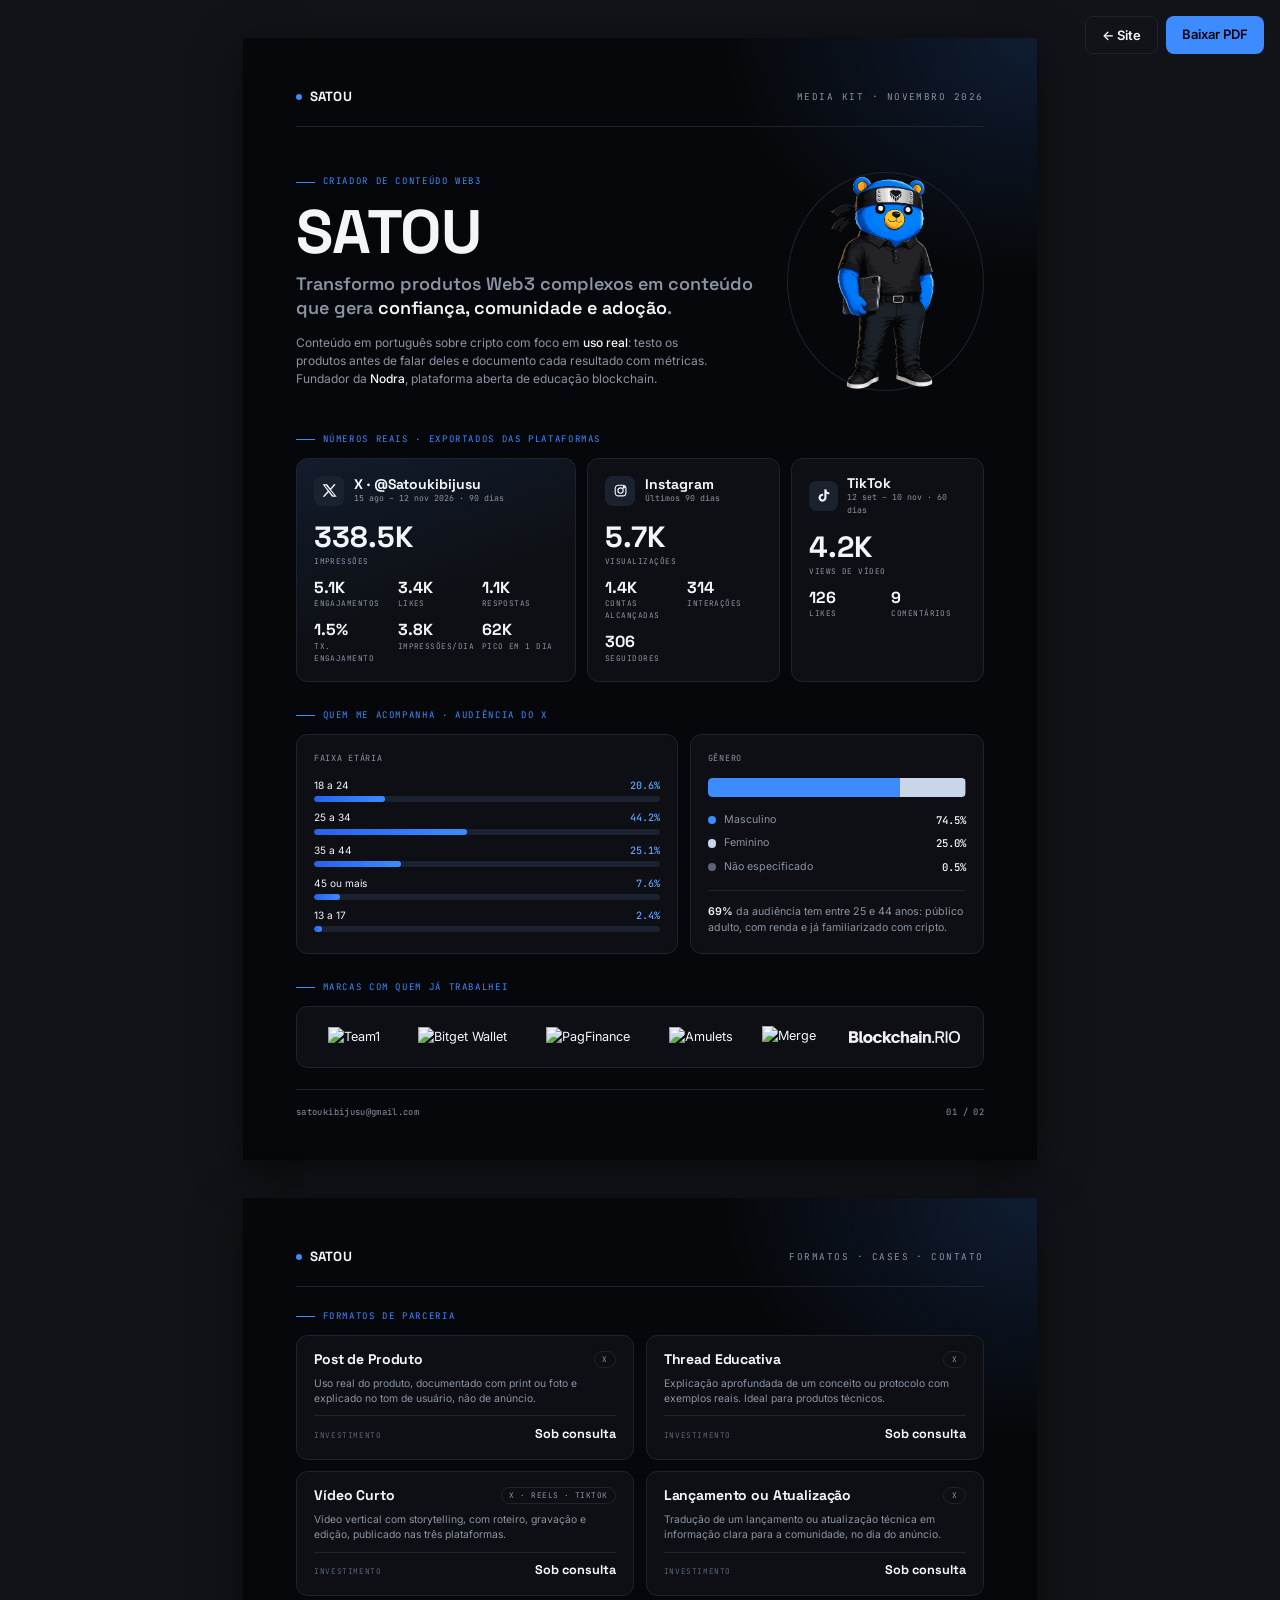
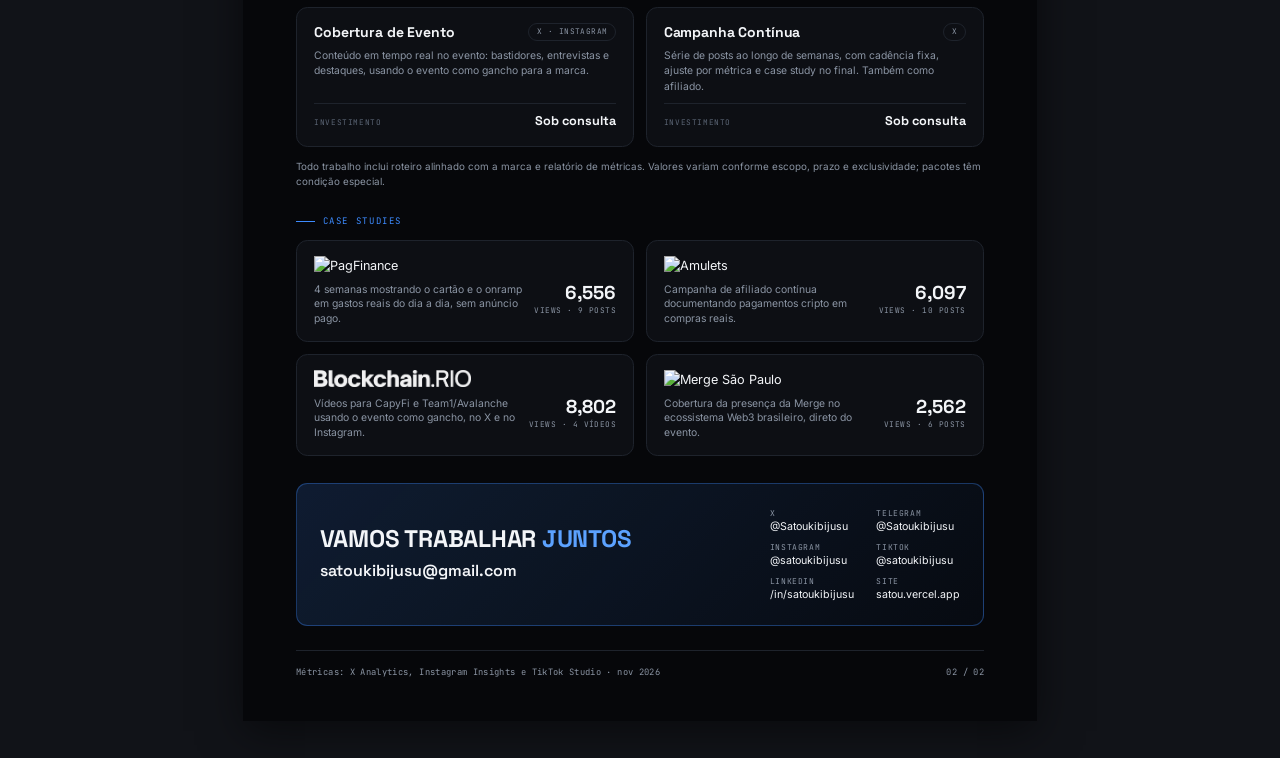
==== media-kit/index.html @ 0336e931 "feat: métricas atualizadas, formatos, formulário de contato, media kit em PDF e deploy na Vercel - A" ====
<!DOCTYPE html>
<html lang="pt-BR">
<head>
<meta charset="UTF-8">
<meta name="viewport" content="width=device-width, initial-scale=1.0">
<title>Satou | Media Kit</title>
<meta name="robots" content="noindex">
<link rel="icon" href="../favicon.svg" type="image/svg+xml">
<!--
  MEDIA KIT (fonte dos PDFs)
  Esta página é o "molde" dos arquivos media-kit/satou-media-kit-pt.pdf
  e -en.pdf. Depois de editar números/textos aqui, gere os PDFs de novo:
      node scripts/build-assets.js
  Cada .page é uma folha A4 exata (210 × 297 mm). Se algum texto crescer
  demais, o script avisa que a página estourou.
  ?lang=en mostra a versão em inglês.
-->
<link rel="preconnect" href="https://fonts.googleapis.com">
<link rel="preconnect" href="https://fonts.gstatic.com" crossorigin>
<link rel="stylesheet" href="https://fonts.googleapis.com/css2?family=Space+Grotesk:wght@500;600;700;800&family=Inter:wght@400;500;600&family=JetBrains+Mono:wght@400;500&display=block">
<style>
  :root {
    --black: #06070A;
    --surface: #0D0F14;
    --surface-2: #1A2230;
    --border: #1E232C;
    --blue: #3D8BFF;
    --blue-bright: #5CA2FF;
    --blue-dim: #2563EB;
    --accent-2: #C9D6EA;
    --white: #F3F5F8;
    --muted: #8A94A3;
    --muted-2: #5B6575;
    --display: 'Space Grotesk', sans-serif;
    --body: 'Inter', sans-serif;
    --mono: 'JetBrains Mono', monospace;
  }

  @page { size: A4; margin: 0; }

  * { margin: 0; padding: 0; box-sizing: border-box; }
  html, body { background: #111318; }
  body {
    font-family: var(--body);
    color: var(--white);
    font-size: 9.5pt;
    line-height: 1.5;
    -webkit-print-color-adjust: exact;
    print-color-adjust: exact;
  }
  img { display: block; max-width: 100%; }
  a { color: inherit; text-decoration: none; }

  [data-lang] { display: none !important; }
  body.lang-pt [data-lang="pt"], body.lang-en [data-lang="en"] { display: revert !important; }
  body.lang-pt span[data-lang="pt"], body.lang-en span[data-lang="en"] { display: inline !important; }

  /* ---------- sheet ---------- */
  .page {
    width: 210mm;
    height: 297mm;
    margin: 10mm auto;
    padding: 13mm 14mm 11mm;
    position: relative;
    overflow: hidden;
    background:
      radial-gradient(120mm 90mm at 100% 0%, rgba(61,139,255,0.16), transparent 70%),
      var(--black);
    display: flex;
    flex-direction: column;
    box-shadow: 0 10px 40px rgba(0,0,0,0.5);
  }
  @media print {
    html, body { background: var(--black); }
    .page { margin: 0; box-shadow: none; break-after: page; }
    .page:last-child { break-after: auto; }
    .screen-only { display: none !important; }
  }

  .topbar {
    display: flex;
    justify-content: space-between;
    align-items: center;
    font-family: var(--mono);
    font-size: 7pt;
    letter-spacing: 0.16em;
    text-transform: uppercase;
    color: var(--muted);
    padding-bottom: 5mm;
    border-bottom: 1px solid var(--border);
  }
  .brand { display: flex; align-items: center; gap: 2mm; color: var(--white); font-family: var(--display); font-weight: 700; font-size: 10pt; letter-spacing: 0.02em; }
  .brand::before { content: ''; width: 1.6mm; height: 1.6mm; border-radius: 50%; background: var(--blue); }

  .eyebrow {
    font-family: var(--mono);
    font-size: 6.8pt;
    letter-spacing: 0.18em;
    text-transform: uppercase;
    color: var(--blue);
    display: flex;
    align-items: center;
    gap: 2mm;
    margin-bottom: 3mm;
  }
  .eyebrow::before { content: ''; width: 5mm; height: 1px; background: var(--blue); }

  h1, h2, h3 { font-family: var(--display); line-height: 1.05; letter-spacing: -0.01em; }
  h2 { font-size: 15pt; margin-bottom: 4mm; }

  section { margin-top: 7mm; }

  /* ---------- page 1: intro ---------- */
  .intro { display: grid; grid-template-columns: 1fr 52mm; gap: 6mm; align-items: center; margin-top: 8mm; }
  .intro h1 { font-size: 46pt; font-weight: 800; text-transform: uppercase; margin-bottom: 2mm; }
  .mission { font-family: var(--display); font-size: 13.5pt; font-weight: 600; color: var(--muted); line-height: 1.3; margin-bottom: 4mm; }
  .mission strong { color: var(--white); font-weight: 600; }
  .bio { color: var(--muted); font-size: 9pt; max-width: 112mm; }
  .bio strong { color: var(--white); font-weight: 500; }
  .intro-visual { position: relative; height: 66mm; }
  .intro-visual::before { content: ''; position: absolute; inset: 4mm 0; border: 1px solid var(--border); border-radius: 50%; }
  .intro-visual img { position: relative; height: 100%; margin: 0 auto; object-fit: contain; }

  /* ---------- platforms ---------- */
  .platforms { display: grid; grid-template-columns: 1.45fr 1fr 1fr; gap: 3mm; }
  .card { background: var(--surface); border: 1px solid var(--border); border-radius: 3mm; padding: 4.5mm; }
  .card--main { background: linear-gradient(160deg, rgba(61,139,255,0.10), transparent 60%), var(--surface); }
  .p-head { display: flex; align-items: center; gap: 2.5mm; margin-bottom: 4mm; }
  .p-icon { width: 8mm; height: 8mm; border-radius: 2mm; background: var(--surface-2); display: flex; align-items: center; justify-content: center; }
  .p-icon svg { width: 4mm; height: 4mm; }
  .p-name { font-family: var(--display); font-weight: 700; font-size: 10.5pt; line-height: 1.1; }
  .p-meta { font-family: var(--mono); font-size: 6.2pt; color: var(--muted); }
  .stats { display: grid; grid-template-columns: 1fr 1fr; gap: 3mm 2mm; }
  .card--main .stats { grid-template-columns: repeat(3, 1fr); }
  .stat--big { grid-column: 1 / -1; }
  .stat-v { font-family: var(--display); font-weight: 700; font-size: 12pt; line-height: 1.1; }
  .stat--big .stat-v { font-size: 22pt; }
  .stat-l { font-family: var(--mono); font-size: 5.8pt; letter-spacing: 0.06em; text-transform: uppercase; color: var(--muted); margin-top: 0.6mm; }

  /* ---------- audience ---------- */
  .audience { display: grid; grid-template-columns: 1.3fr 1fr; gap: 3mm; }
  .card-title { font-family: var(--mono); font-size: 6.4pt; letter-spacing: 0.08em; text-transform: uppercase; color: var(--muted); margin-bottom: 3.5mm; }
  .bars { display: flex; flex-direction: column; gap: 2.2mm; }
  .bar-label { display: flex; justify-content: space-between; font-size: 7.6pt; margin-bottom: 0.8mm; }
  .bar-label b { font-family: var(--mono); font-weight: 500; color: var(--blue-bright); }
  .track { height: 1.6mm; border-radius: 1mm; background: var(--surface-2); overflow: hidden; }
  .fill { height: 100%; background: linear-gradient(90deg, var(--blue-dim), var(--blue)); border-radius: 1mm; }

  .split { display: flex; height: 5mm; border-radius: 1.2mm; overflow: hidden; margin: 1mm 0 4mm; }
  .split span { display: block !important; height: 100%; }
  .legend { display: flex; flex-direction: column; gap: 2mm; }
  .legend-row { display: flex; align-items: center; gap: 2mm; font-size: 8pt; color: var(--muted); }
  .legend-row i { width: 2.2mm; height: 2.2mm; border-radius: 50%; }
  .legend-row b { margin-left: auto; font-family: var(--mono); font-weight: 500; color: var(--white); }
  .highlight { margin-top: 4mm; padding-top: 3.5mm; border-top: 1px solid var(--border); font-size: 8pt; color: var(--muted); }
  .highlight strong { color: var(--white); font-weight: 600; }

  /* ---------- brands ---------- */
  .logos { display: grid; grid-template-columns: 0.8fr 1.3fr 1.2fr 1fr 0.8fr 1.3fr; align-items: center; justify-items: center; gap: 5mm; padding: 5mm 6mm; background: var(--surface); border: 1px solid var(--border); border-radius: 3mm; }
  .logos img { width: auto; height: auto; max-width: 100%; max-height: 6mm; object-fit: contain; }

  .foot {
    margin-top: auto;
    display: flex;
    justify-content: space-between;
    align-items: center;
    padding-top: 4mm;
    border-top: 1px solid var(--border);
    font-family: var(--mono);
    font-size: 6.6pt;
    color: var(--muted);
    letter-spacing: 0.04em;
  }

  /* ---------- page 2: formats ---------- */
  .formats { display: grid; grid-template-columns: 1fr 1fr; gap: 3mm; }
  .fmt { display: flex; flex-direction: column; padding: 4mm 4.5mm; }
  .case { padding: 4mm 4.5mm; }
  .fmt-top { display: flex; justify-content: space-between; align-items: center; margin-bottom: 2mm; }
  .fmt h3 { font-size: 10.5pt; }
  .tag { font-family: var(--mono); font-size: 5.8pt; letter-spacing: 0.06em; text-transform: uppercase; color: var(--muted); border: 1px solid var(--border); border-radius: 5mm; padding: 0.5mm 2mm; white-space: nowrap; }
  .fmt p { font-size: 7.8pt; color: var(--muted); line-height: 1.45; margin-bottom: 2.5mm; }
  .fmt-price { margin-top: auto; display: flex; justify-content: space-between; align-items: baseline; padding-top: 2.2mm; border-top: 1px solid var(--border); }
  .fmt-price > span { font-family: var(--mono); font-size: 5.8pt; letter-spacing: 0.08em; text-transform: uppercase; color: var(--muted-2); }
  .fmt-price b { font-family: var(--display); font-size: 9.5pt; font-weight: 700; }
  .note { margin-top: 3mm; font-size: 7.4pt; color: var(--muted); }

  /* ---------- cases ---------- */
  .cases { display: grid; grid-template-columns: 1fr 1fr; gap: 3mm; }
  .case { display: grid; grid-template-columns: 1fr auto; gap: 1mm 3mm; align-items: start; }
  .case img { height: 4.6mm; width: auto; grid-column: 1 / -1; margin-bottom: 1.5mm; }
  .case p { font-size: 7.8pt; color: var(--muted); line-height: 1.4; }
  .case-num { text-align: right; }
  .case-num .stat-v { font-size: 14pt; }

  /* ---------- contact ---------- */
  .contact { margin-bottom: 4mm; display: grid; grid-template-columns: 1fr auto; gap: 6mm; align-items: center; background: linear-gradient(135deg, rgba(61,139,255,0.16), rgba(61,139,255,0.03)); border: 1px solid rgba(61,139,255,0.35); border-radius: 3mm; padding: 6mm; }
  .contact h2 { font-size: 18pt; text-transform: uppercase; font-weight: 800; margin-bottom: 2mm; }
  .contact h2 em { font-style: normal; color: var(--blue-bright); }
  .contact-email { font-family: var(--display); font-size: 12pt; font-weight: 600; }
  .contact-list { display: grid; grid-template-columns: auto auto; gap: 1.6mm 6mm; font-size: 8pt; }
  .contact-list span { font-family: var(--mono); font-size: 6pt; letter-spacing: 0.08em; text-transform: uppercase; color: var(--muted); display: block !important; }

  /* ---------- screen helper ---------- */
  .screen-only { position: fixed; top: 16px; right: 16px; display: flex; gap: 8px; z-index: 10; }
  .screen-only a { font: 600 13px var(--body); background: var(--blue); color: var(--black); padding: 10px 16px; border-radius: 8px; }
  .screen-only a.ghost { background: transparent; color: var(--white); border: 1px solid var(--border); }
  @media screen and (max-width: 800px) { .page { zoom: 0.45; } .screen-only { top: auto; bottom: 16px; } }
</style>
<script>
  (function () {
    var l = 'pt';
    try { l = new URLSearchParams(location.search).get('lang') === 'en' ? 'en' : 'pt'; } catch (e) {}
    document.documentElement.lang = l === 'en' ? 'en' : 'pt-BR';
    document.addEventListener('DOMContentLoaded', function () { document.body.className = 'lang-' + l; });
  })();
</script>
</head>
<body class="lang-pt">

  <div class="screen-only">
    <a class="ghost" href="../">← Site</a>
    <a href="satou-media-kit-pt.pdf" download data-lang="pt">Baixar PDF</a>
    <a href="satou-media-kit-en.pdf" download data-lang="en">Download PDF</a>
  </div>

  <!-- ======================= PAGE 1 ======================= -->
  <div class="page">
    <div class="topbar">
      <div class="brand">SATOU</div>
      <div><span data-lang="pt">Media kit · Novembro 2026</span><span data-lang="en">Media kit · November 2026</span></div>
    </div>

    <div class="intro">
      <div>
        <div class="eyebrow"><span data-lang="pt">Criador de conteúdo Web3</span><span data-lang="en">Web3 content creator</span></div>
        <h1>Satou</h1>
        <p class="mission">
          <span data-lang="pt">Transformo produtos Web3 complexos em conteúdo que gera <strong>confiança, comunidade e adoção</strong>.</span>
          <span data-lang="en">I turn complex Web3 products into content that builds <strong>trust, community and adoption</strong>.</span>
        </p>
        <p class="bio">
          <span data-lang="pt">Conteúdo em português sobre cripto com foco em <strong>uso real</strong>: testo os produtos antes de falar deles e documento cada resultado com métricas. Fundador da <strong>Nodra</strong>, plataforma aberta de educação blockchain.</span>
          <span data-lang="en">Portuguese-language crypto content focused on <strong>real usage</strong>: I test products before talking about them and document every result with metrics. Founder of <strong>Nodra</strong>, an open blockchain education platform.</span>
        </p>
      </div>
      <div class="intro-visual"><img src="../assets/characters/character-hero.png" alt=""></div>
    </div>

    <section>
      <div class="eyebrow"><span data-lang="pt">Números reais · exportados das plataformas</span><span data-lang="en">Real numbers · exported from each platform</span></div>
      <div class="platforms">
        <div class="card card--main">
          <div class="p-head">
            <div class="p-icon"><svg viewBox="0 0 24 24" fill="currentColor"><path d="M18.9 2H22l-7.6 8.7L23.3 22h-7.2l-5.6-7.3L4 22H1l8.1-9.3L.9 2h7.3l5.1 6.7L18.9 2Zm-1.3 18h2L6.5 4H4.4l13.2 16Z"/></svg></div>
            <div><div class="p-name">X · @Satoukibijusu</div><div class="p-meta"><span data-lang="pt">15 ago – 12 nov 2026 · 90 dias</span><span data-lang="en">Aug 15 – Nov 12, 2026 · 90 days</span></div></div>
          </div>
          <div class="stats">
            <div class="stat stat--big"><div class="stat-v">338.5K</div><div class="stat-l"><span data-lang="pt">Impressões</span><span data-lang="en">Impressions</span></div></div>
            <div class="stat"><div class="stat-v">5.1K</div><div class="stat-l"><span data-lang="pt">Engajamentos</span><span data-lang="en">Engagements</span></div></div>
            <div class="stat"><div class="stat-v">3.4K</div><div class="stat-l">Likes</div></div>
            <div class="stat"><div class="stat-v">1.1K</div><div class="stat-l"><span data-lang="pt">Respostas</span><span data-lang="en">Replies</span></div></div>
            <div class="stat"><div class="stat-v">1.5%</div><div class="stat-l"><span data-lang="pt">Tx. engajamento</span><span data-lang="en">Eng. rate</span></div></div>
            <div class="stat"><div class="stat-v">3.8K</div><div class="stat-l"><span data-lang="pt">Impressões/dia</span><span data-lang="en">Impressions/day</span></div></div>
            <div class="stat"><div class="stat-v">62K</div><div class="stat-l"><span data-lang="pt">Pico em 1 dia</span><span data-lang="en">1-day peak</span></div></div>
          </div>
        </div>
        <div class="card">
          <div class="p-head">
            <div class="p-icon"><svg viewBox="0 0 24 24" fill="none" stroke="currentColor" stroke-width="1.8"><rect x="3.5" y="3.5" width="17" height="17" rx="5"/><circle cx="12" cy="12" r="4.2"/><circle cx="17.2" cy="6.8" r="1"/></svg></div>
            <div><div class="p-name">Instagram</div><div class="p-meta"><span data-lang="pt">Últimos 90 dias</span><span data-lang="en">Last 90 days</span></div></div>
          </div>
          <div class="stats">
            <div class="stat stat--big"><div class="stat-v">5.7K</div><div class="stat-l"><span data-lang="pt">Visualizações</span><span data-lang="en">Views</span></div></div>
            <div class="stat"><div class="stat-v">1.4K</div><div class="stat-l"><span data-lang="pt">Contas alcançadas</span><span data-lang="en">Accounts reached</span></div></div>
            <div class="stat"><div class="stat-v">314</div><div class="stat-l"><span data-lang="pt">Interações</span><span data-lang="en">Interactions</span></div></div>
            <div class="stat"><div class="stat-v">306</div><div class="stat-l"><span data-lang="pt">Seguidores</span><span data-lang="en">Followers</span></div></div>
          </div>
        </div>
        <div class="card">
          <div class="p-head">
            <div class="p-icon"><svg viewBox="0 0 24 24" fill="currentColor"><path d="M16.6 2h-3.3v13.4a2.9 2.9 0 1 1-2.9-2.9c.3 0 .6 0 .9.1V9.2a6.3 6.3 0 1 0 5.3 6.2V8.6a7.9 7.9 0 0 0 4.6 1.5V6.8a4.6 4.6 0 0 1-4.6-4.6Z"/></svg></div>
            <div><div class="p-name">TikTok</div><div class="p-meta"><span data-lang="pt">12 set – 10 nov · 60 dias</span><span data-lang="en">Sep 12 – Nov 10 · 60 days</span></div></div>
          </div>
          <div class="stats">
            <div class="stat stat--big"><div class="stat-v">4.2K</div><div class="stat-l"><span data-lang="pt">Views de vídeo</span><span data-lang="en">Video views</span></div></div>
            <div class="stat"><div class="stat-v">126</div><div class="stat-l">Likes</div></div>
            <div class="stat"><div class="stat-v">9</div><div class="stat-l"><span data-lang="pt">Comentários</span><span data-lang="en">Comments</span></div></div>
          </div>
        </div>
      </div>
    </section>

    <section>
      <div class="eyebrow"><span data-lang="pt">Quem me acompanha · audiência do X</span><span data-lang="en">Who follows me · X audience</span></div>
      <div class="audience">
        <div class="card">
          <div class="card-title"><span data-lang="pt">Faixa etária</span><span data-lang="en">Age range</span></div>
          <div class="bars">
            <div><div class="bar-label"><span><span data-lang="pt">18 a 24</span><span data-lang="en">18 to 24</span></span><b>20.6%</b></div><div class="track"><div class="fill" style="width:20.6%"></div></div></div>
            <div><div class="bar-label"><span><span data-lang="pt">25 a 34</span><span data-lang="en">25 to 34</span></span><b>44.2%</b></div><div class="track"><div class="fill" style="width:44.2%"></div></div></div>
            <div><div class="bar-label"><span><span data-lang="pt">35 a 44</span><span data-lang="en">35 to 44</span></span><b>25.1%</b></div><div class="track"><div class="fill" style="width:25.1%"></div></div></div>
            <div><div class="bar-label"><span><span data-lang="pt">45 ou mais</span><span data-lang="en">45 or older</span></span><b>7.6%</b></div><div class="track"><div class="fill" style="width:7.6%"></div></div></div>
            <div><div class="bar-label"><span><span data-lang="pt">13 a 17</span><span data-lang="en">13 to 17</span></span><b>2.4%</b></div><div class="track"><div class="fill" style="width:2.4%"></div></div></div>
          </div>
        </div>
        <div class="card">
          <div class="card-title"><span data-lang="pt">Gênero</span><span data-lang="en">Gender</span></div>
          <div class="split"><span style="width:74.5%;background:var(--blue)"></span><span style="width:25%;background:var(--accent-2)"></span><span style="width:0.5%;background:var(--muted-2)"></span></div>
          <div class="legend">
            <div class="legend-row"><i style="background:var(--blue)"></i><span data-lang="pt">Masculino</span><span data-lang="en">Male</span><b>74.5%</b></div>
            <div class="legend-row"><i style="background:var(--accent-2)"></i><span data-lang="pt">Feminino</span><span data-lang="en">Female</span><b>25.0%</b></div>
            <div class="legend-row"><i style="background:var(--muted-2)"></i><span data-lang="pt">Não especificado</span><span data-lang="en">Unspecified</span><b>0.5%</b></div>
          </div>
          <p class="highlight">
            <span data-lang="pt"><strong>69%</strong> da audiência tem entre 25 e 44 anos: público adulto, com renda e já familiarizado com cripto.</span>
            <span data-lang="en"><strong>69%</strong> of the audience is 25–44: adults with income, already familiar with crypto.</span>
          </p>
        </div>
      </div>
    </section>

    <section>
      <div class="eyebrow"><span data-lang="pt">Marcas com quem já trabalhei</span><span data-lang="en">Brands I've worked with</span></div>
      <div class="logos">
        <img src="../assets/logos/Team1_MAIN_WHITE.svg" alt="Team1">
        <img src="../assets/logos/BitgetWallet.svg" alt="Bitget Wallet">
        <img src="../assets/logos/pagfinance.svg" alt="PagFinance">
        <img src="../assets/logos/amulets.png" alt="Amulets">
        <img src="../assets/logos/mmerge.png" alt="Merge São Paulo">
        <img src="../assets/logos/blockchainrio.png" alt="BlockchainRio">
      </div>
    </section>

    <div class="foot">
      <span>satoukibijusu@gmail.com</span>
      <span>01 / 02</span>
    </div>
  </div>

  <!-- ======================= PAGE 2 ======================= -->
  <div class="page">
    <div class="topbar">
      <div class="brand">SATOU</div>
      <div><span data-lang="pt">Formatos · Cases · Contato</span><span data-lang="en">Formats · Cases · Contact</span></div>
    </div>

    <section style="margin-top:6mm">
      <div class="eyebrow"><span data-lang="pt">Formatos de parceria</span><span data-lang="en">Partnership formats</span></div>
      <div class="formats">
        <div class="card fmt">
          <div class="fmt-top"><h3><span data-lang="pt">Post de Produto</span><span data-lang="en">Product Post</span></h3><span class="tag">X</span></div>
          <p><span data-lang="pt">Uso real do produto, documentado com print ou foto e explicado no tom de usuário, não de anúncio.</span><span data-lang="en">Real product usage, documented with a screenshot or photo and explained as a user, not as an ad.</span></p>
          <div class="fmt-price"><span data-lang="pt">Investimento</span><span data-lang="en">Investment</span><b><span data-lang="pt">Sob consulta</span><span data-lang="en">On request</span></b></div>
        </div>
        <div class="card fmt">
          <div class="fmt-top"><h3><span data-lang="pt">Thread Educativa</span><span data-lang="en">Educational Thread</span></h3><span class="tag">X</span></div>
          <p><span data-lang="pt">Explicação aprofundada de um conceito ou protocolo com exemplos reais. Ideal para produtos técnicos.</span><span data-lang="en">An in-depth breakdown of a concept or protocol with real examples. Ideal for technical products.</span></p>
          <div class="fmt-price"><span data-lang="pt">Investimento</span><span data-lang="en">Investment</span><b><span data-lang="pt">Sob consulta</span><span data-lang="en">On request</span></b></div>
        </div>
        <div class="card fmt">
          <div class="fmt-top"><h3><span data-lang="pt">Vídeo Curto</span><span data-lang="en">Short Video</span></h3><span class="tag">X · Reels · TikTok</span></div>
          <p><span data-lang="pt">Vídeo vertical com storytelling, com roteiro, gravação e edição, publicado nas três plataformas.</span><span data-lang="en">Vertical storytelling video (script, filming and editing), published on all three platforms.</span></p>
          <div class="fmt-price"><span data-lang="pt">Investimento</span><span data-lang="en">Investment</span><b><span data-lang="pt">Sob consulta</span><span data-lang="en">On request</span></b></div>
        </div>
        <div class="card fmt">
          <div class="fmt-top"><h3><span data-lang="pt">Lançamento ou Atualização</span><span data-lang="en">Launch or Update</span></h3><span class="tag">X</span></div>
          <p><span data-lang="pt">Tradução de um lançamento ou atualização técnica em informação clara para a comunidade, no dia do anúncio.</span><span data-lang="en">Turning a launch or technical update into clear information for the community, on announcement day.</span></p>
          <div class="fmt-price"><span data-lang="pt">Investimento</span><span data-lang="en">Investment</span><b><span data-lang="pt">Sob consulta</span><span data-lang="en">On request</span></b></div>
        </div>
        <div class="card fmt">
          <div class="fmt-top"><h3><span data-lang="pt">Cobertura de Evento</span><span data-lang="en">Event Coverage</span></h3><span class="tag">X · Instagram</span></div>
          <p><span data-lang="pt">Conteúdo em tempo real no evento: bastidores, entrevistas e destaques, usando o evento como gancho para a marca.</span><span data-lang="en">Real-time content on site: behind the scenes, interviews and highlights, using the event as a hook for the brand.</span></p>
          <div class="fmt-price"><span data-lang="pt">Investimento</span><span data-lang="en">Investment</span><b><span data-lang="pt">Sob consulta</span><span data-lang="en">On request</span></b></div>
        </div>
        <div class="card fmt">
          <div class="fmt-top"><h3><span data-lang="pt">Campanha Contínua</span><span data-lang="en">Ongoing Campaign</span></h3><span class="tag">X</span></div>
          <p><span data-lang="pt">Série de posts ao longo de semanas, com cadência fixa, ajuste por métrica e case study no final. Também como afiliado.</span><span data-lang="en">A multi-week post series with fixed cadence, metric-driven tweaks and a final case study. Affiliate model available.</span></p>
          <div class="fmt-price"><span data-lang="pt">Investimento</span><span data-lang="en">Investment</span><b><span data-lang="pt">Sob consulta</span><span data-lang="en">On request</span></b></div>
        </div>
      </div>
      <p class="note">
        <span data-lang="pt">Todo trabalho inclui roteiro alinhado com a marca e relatório de métricas. Valores variam conforme escopo, prazo e exclusividade; pacotes têm condição especial.</span>
        <span data-lang="en">Every deal includes a brand-aligned script and a metrics report. Pricing depends on scope, timeline and exclusivity; bundles get special terms.</span>
      </p>
    </section>

    <section>
      <div class="eyebrow"><span data-lang="pt">Case studies</span><span data-lang="en">Case studies</span></div>
      <div class="cases">
        <div class="card case">
          <img src="../assets/logos/pagfinance.svg" alt="PagFinance">
          <p><span data-lang="pt">4 semanas mostrando o cartão e o onramp em gastos reais do dia a dia, sem anúncio pago.</span><span data-lang="en">4 weeks showing the card and onramp in real everyday spending, no paid ads.</span></p>
          <div class="case-num"><div class="stat-v">6,556</div><div class="stat-l"><span data-lang="pt">views · 9 posts</span><span data-lang="en">views · 9 posts</span></div></div>
        </div>
        <div class="card case">
          <img src="../assets/logos/amulets.png" alt="Amulets">
          <p><span data-lang="pt">Campanha de afiliado contínua documentando pagamentos cripto em compras reais.</span><span data-lang="en">Ongoing affiliate campaign documenting crypto payments in real purchases.</span></p>
          <div class="case-num"><div class="stat-v">6,097</div><div class="stat-l"><span data-lang="pt">views · 10 posts</span><span data-lang="en">views · 10 posts</span></div></div>
        </div>
        <div class="card case">
          <img src="../assets/logos/blockchainrio.png" alt="BlockchainRio">
          <p><span data-lang="pt">Vídeos para CapyFi e Team1/Avalanche usando o evento como gancho, no X e no Instagram.</span><span data-lang="en">Videos for CapyFi and Team1/Avalanche using the event as a hook, on X and Instagram.</span></p>
          <div class="case-num"><div class="stat-v">8,802</div><div class="stat-l"><span data-lang="pt">views · 4 vídeos</span><span data-lang="en">views · 4 videos</span></div></div>
        </div>
        <div class="card case">
          <img src="../assets/logos/mmerge.png" alt="Merge São Paulo">
          <p><span data-lang="pt">Cobertura da presença da Merge no ecossistema Web3 brasileiro, direto do evento.</span><span data-lang="en">Coverage of Merge's presence in the Brazilian Web3 ecosystem, straight from the event.</span></p>
          <div class="case-num"><div class="stat-v">2,562</div><div class="stat-l"><span data-lang="pt">views · 6 posts</span><span data-lang="en">views · 6 posts</span></div></div>
        </div>
      </div>
    </section>

    <section>
      <div class="contact">
        <div>
          <h2><span data-lang="pt">Vamos trabalhar <em>juntos</em></span><span data-lang="en">Let's work <em>together</em></span></h2>
          <a class="contact-email" href="mailto:satoukibijusu@gmail.com">satoukibijusu@gmail.com</a>
        </div>
        <div class="contact-list">
          <a href="https://x.com/Satoukibijusu"><span>X</span>@Satoukibijusu</a>
          <a href="https://t.me/Satoukibijusu"><span>Telegram</span>@Satoukibijusu</a>
          <a href="https://www.instagram.com/satoukibijusu/"><span>Instagram</span>@satoukibijusu</a>
          <a href="https://www.tiktok.com/@satoukibijusu"><span>TikTok</span>@satoukibijusu</a>
          <a href="https://www.linkedin.com/in/satoukibijusu"><span>LinkedIn</span>/in/satoukibijusu</a>
          <a href="https://satou.vercel.app" data-site-url><span>Site</span>satou.vercel.app</a>
        </div>
      </div>
    </section>

    <div class="foot">
      <span data-lang="pt">Métricas: X Analytics, Instagram Insights e TikTok Studio · nov 2026</span>
      <span data-lang="en">Metrics: X Analytics, Instagram Insights and TikTok Studio · Nov 2026</span>
      <span>02 / 02</span>
    </div>
  </div>

</body>
</html>
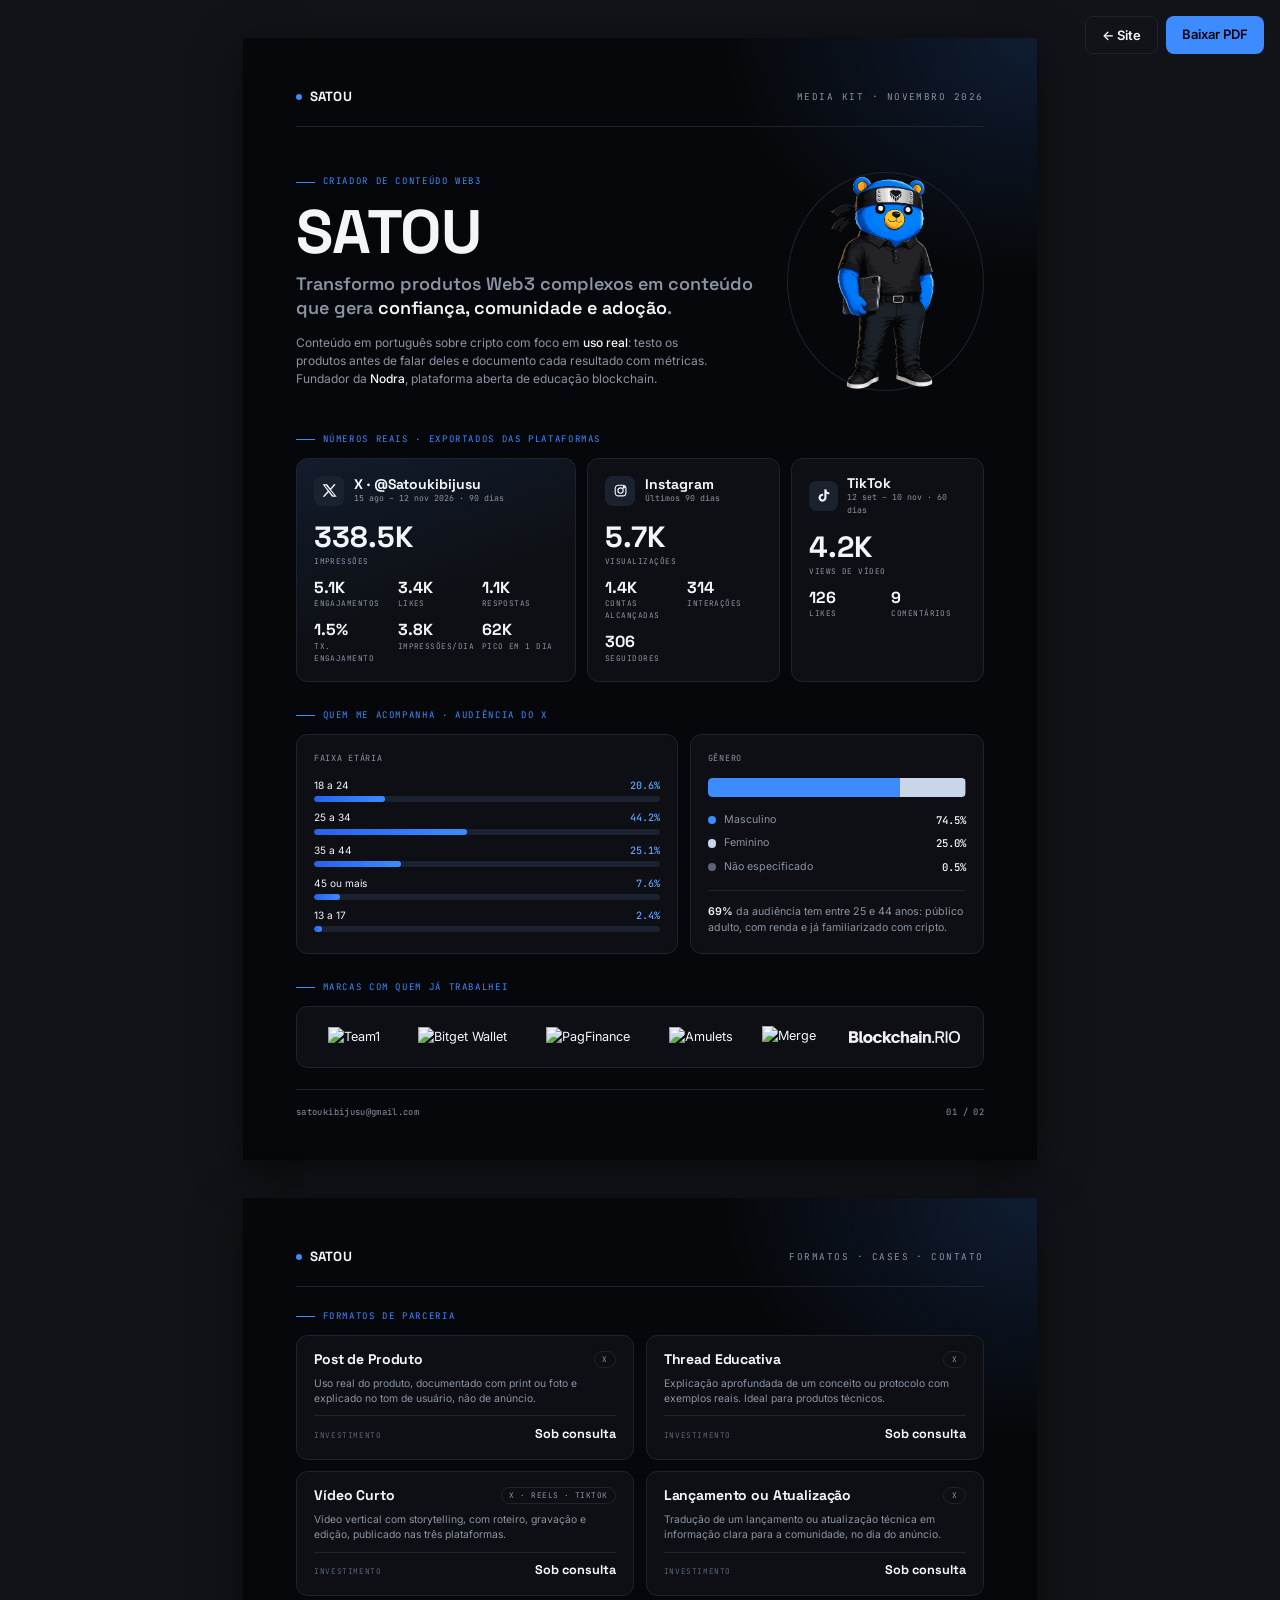
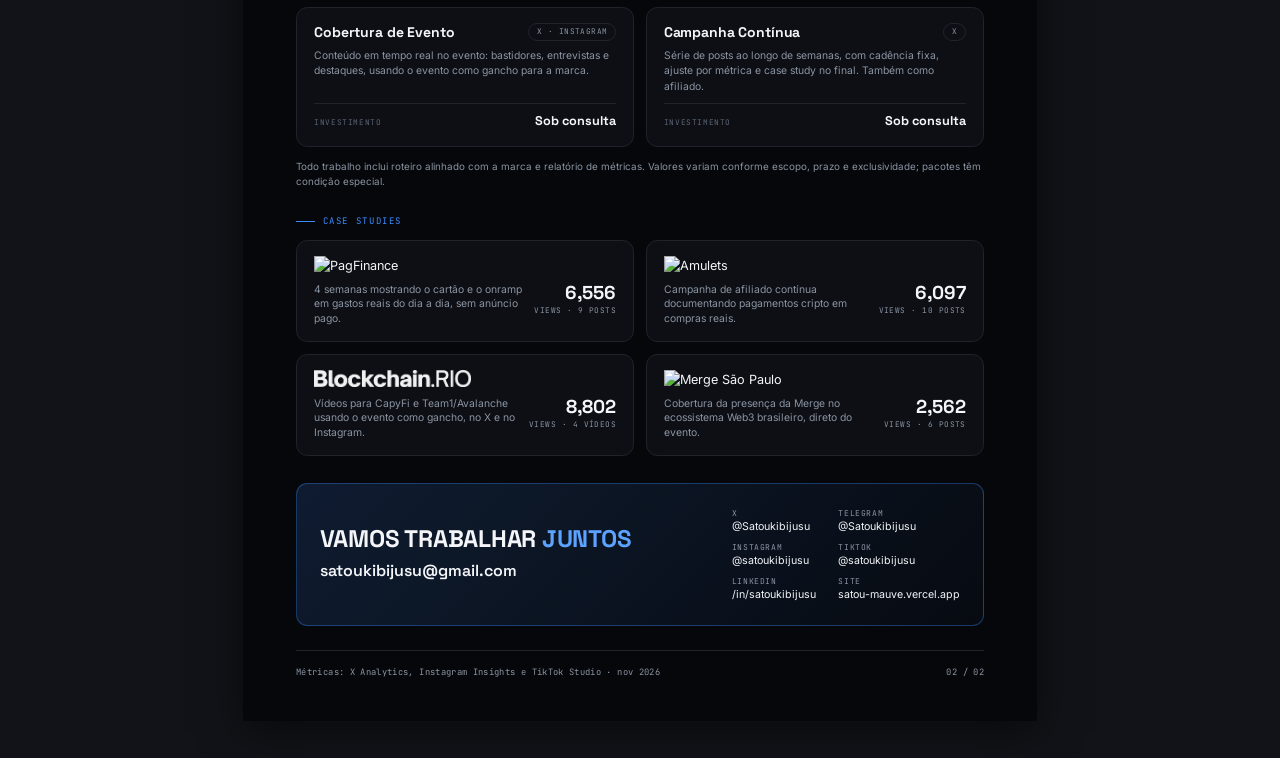
==== commit a7f80531: "chore: URL do site na Vercel no media kit e nas tags Open Graph Co-Authored-By: Claude Opus 5.5 <nor" ====
--- a/media-kit/index.html
+++ b/media-kit/index.html
@@ -423,7 +423,7 @@
           <a href="https://www.instagram.com/satoukibijusu/"><span>Instagram</span>@satoukibijusu</a>
           <a href="https://www.tiktok.com/@satoukibijusu"><span>TikTok</span>@satoukibijusu</a>
           <a href="https://www.linkedin.com/in/satoukibijusu"><span>LinkedIn</span>/in/satoukibijusu</a>
-          <a href="https://satou.vercel.app" data-site-url><span>Site</span>satou.vercel.app</a>
+          <a href="https://satou-mauve.vercel.app" data-site-url><span>Site</span>satou-mauve.vercel.app</a>
         </div>
       </div>
     </section>
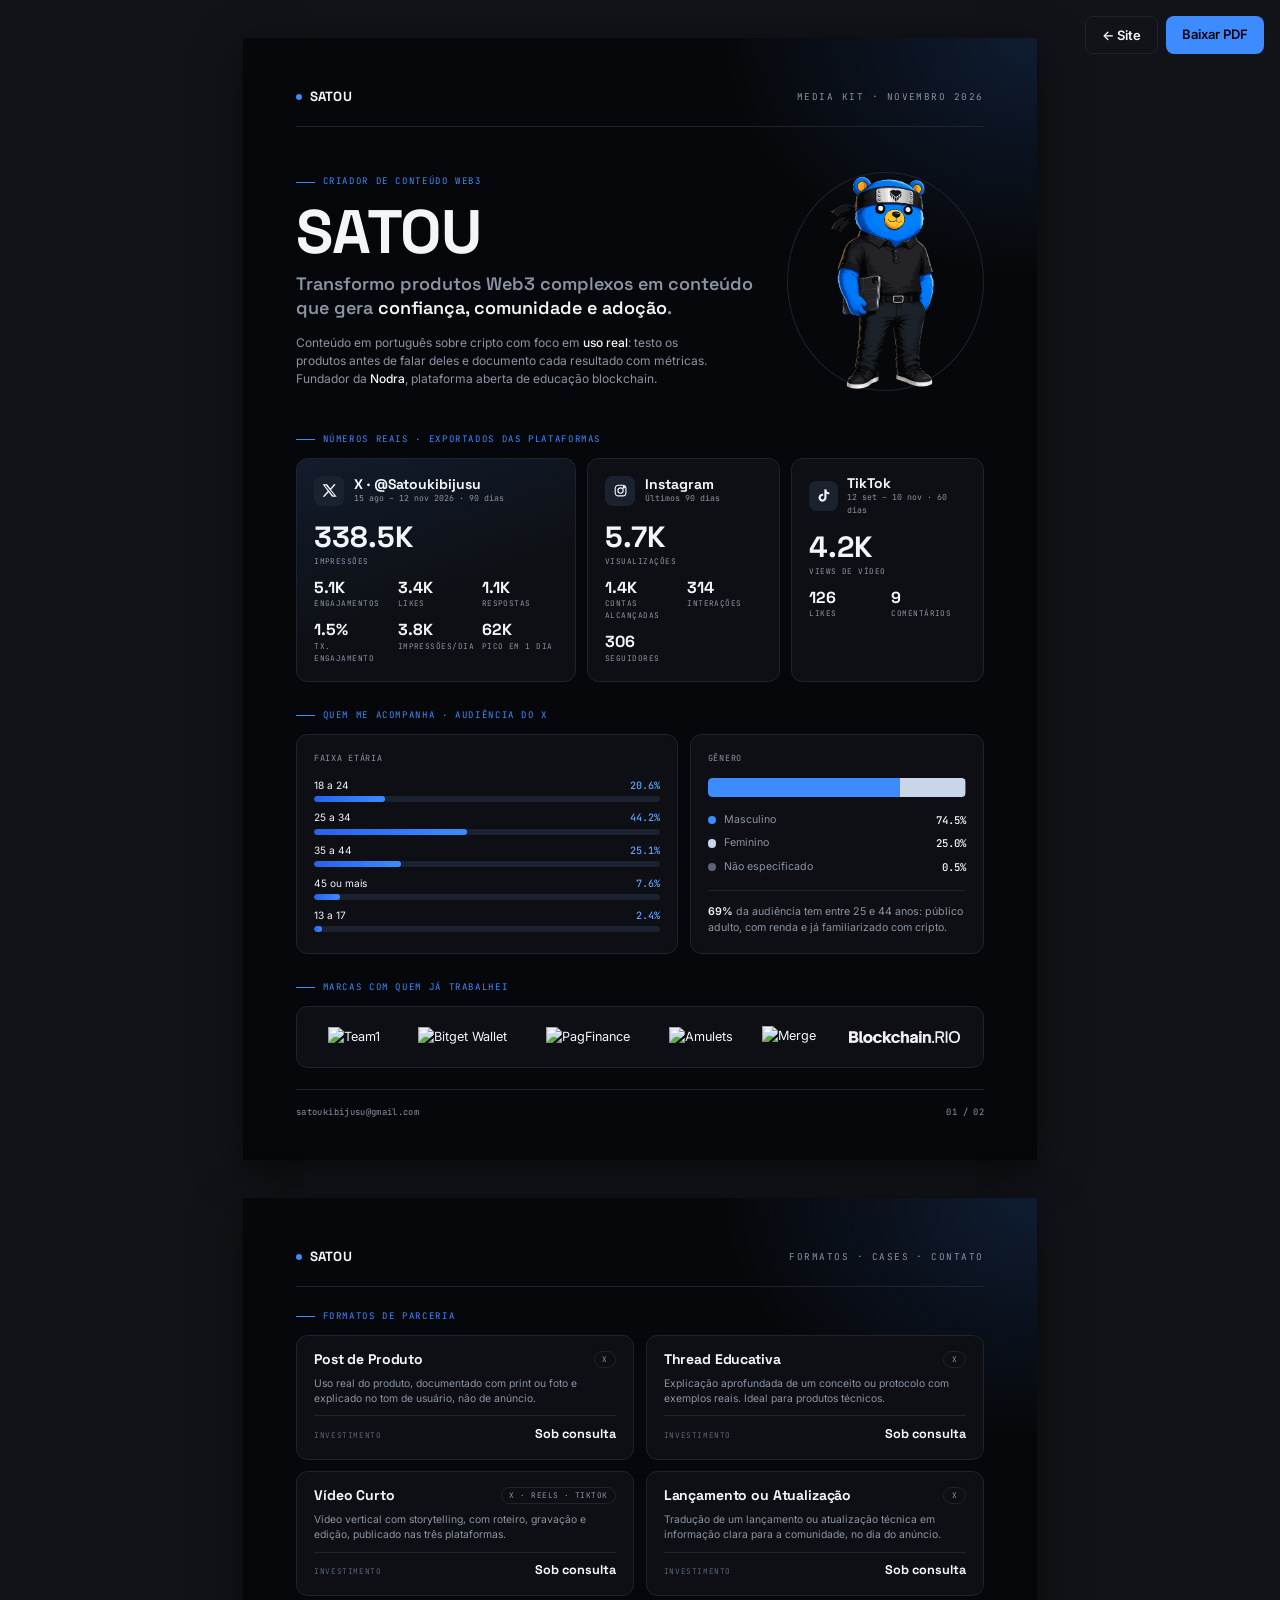
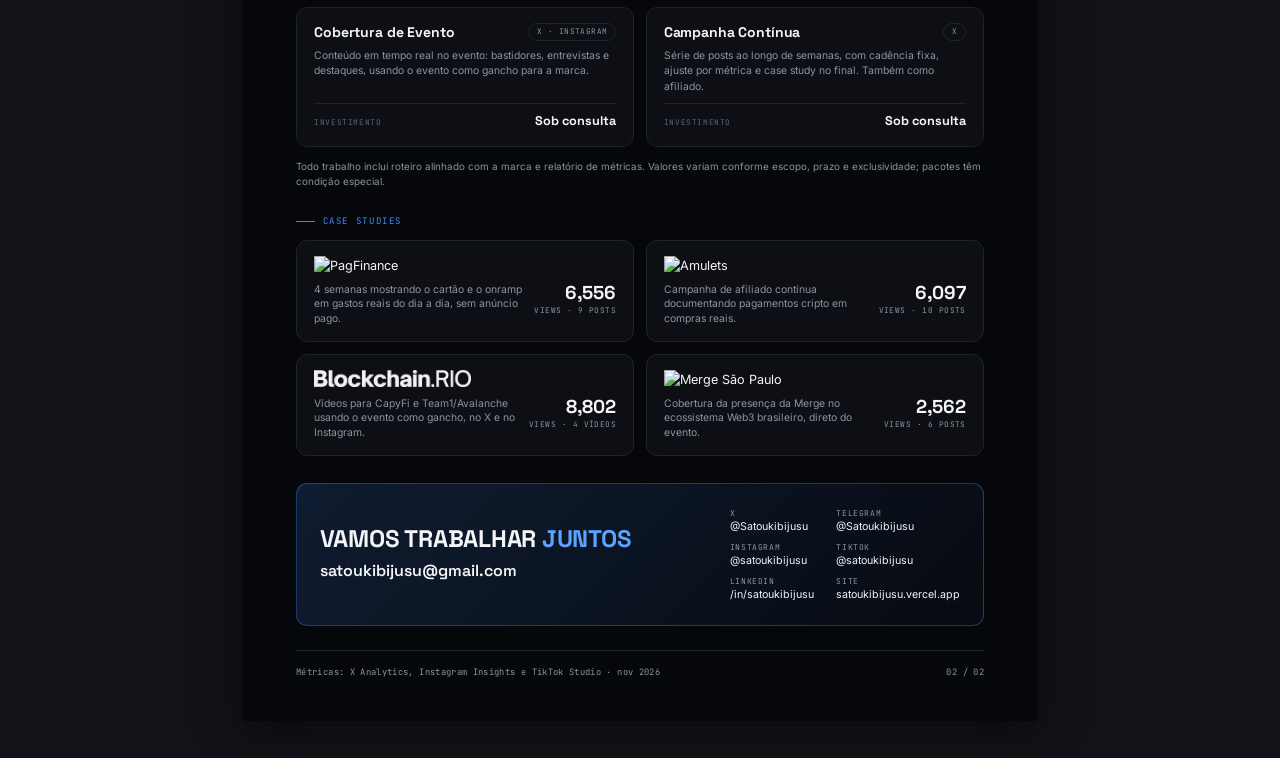
==== commit a5dcbb23: "chore: domínio satoukibijusu.vercel.app Co-Authored-By: Claude Opus 5.5 <noreply@anthropic.com> Clau" ====
--- a/media-kit/index.html
+++ b/media-kit/index.html
@@ -423,7 +423,7 @@
           <a href="https://www.instagram.com/satoukibijusu/"><span>Instagram</span>@satoukibijusu</a>
           <a href="https://www.tiktok.com/@satoukibijusu"><span>TikTok</span>@satoukibijusu</a>
           <a href="https://www.linkedin.com/in/satoukibijusu"><span>LinkedIn</span>/in/satoukibijusu</a>
-          <a href="https://satou-mauve.vercel.app" data-site-url><span>Site</span>satou-mauve.vercel.app</a>
+          <a href="https://satoukibijusu.vercel.app" data-site-url><span>Site</span>satoukibijusu.vercel.app</a>
         </div>
       </div>
     </section>
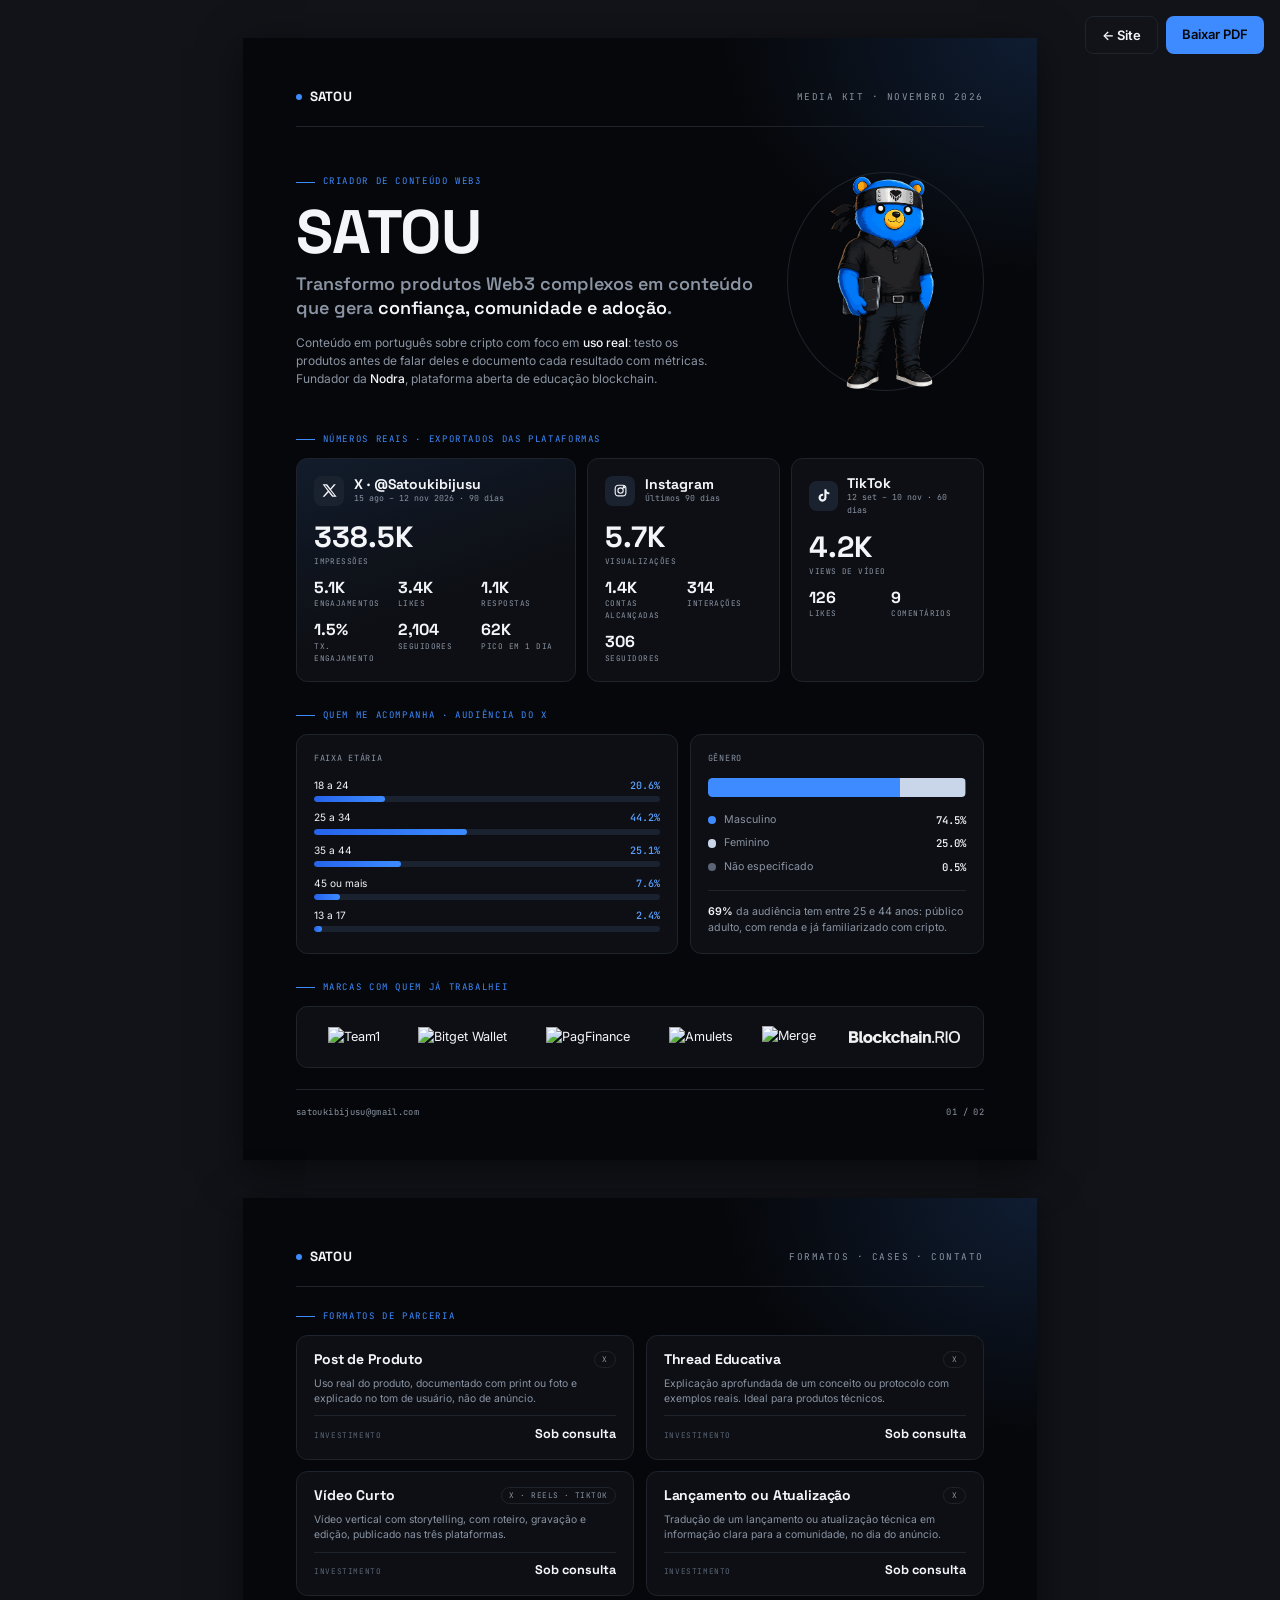
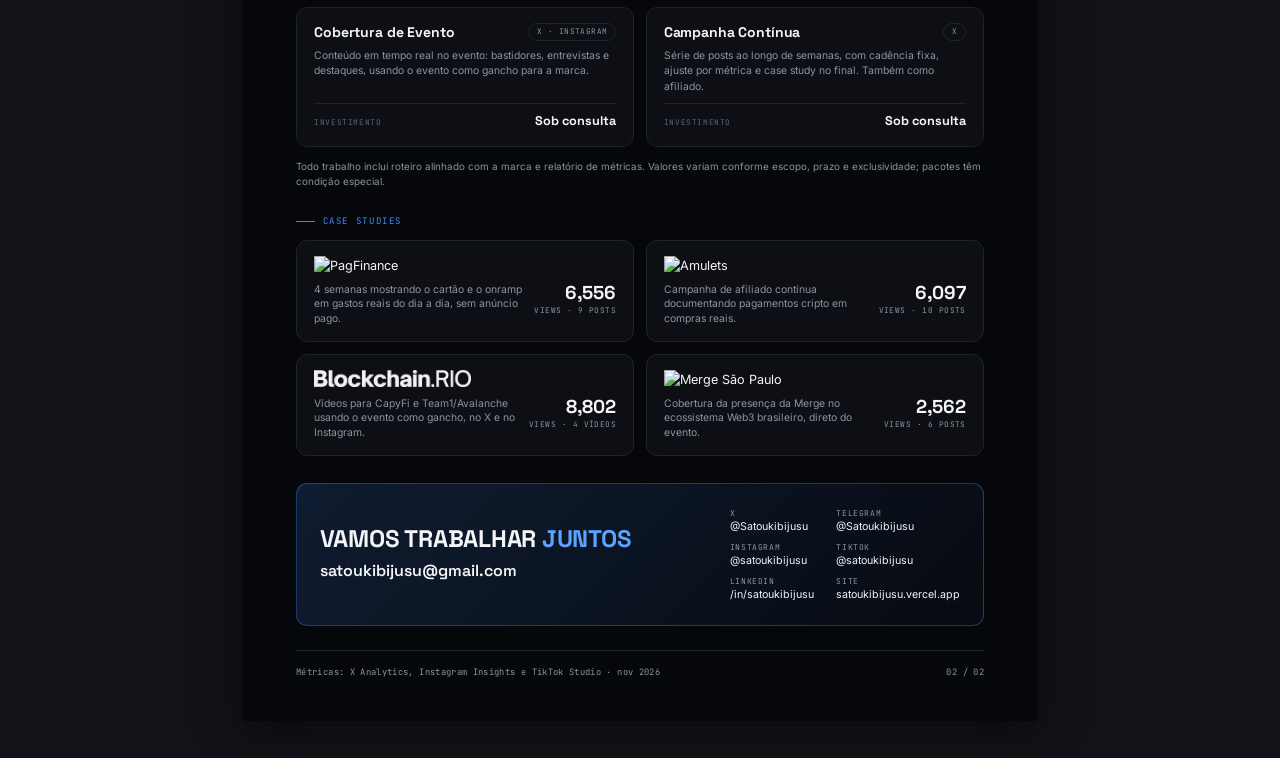
==== commit 05fac7fa: "feat: seguidores do X (2.104) no site e no media kit Co-Authored-By: Claude Opus 5.5 <noreply@anthro" ====
--- a/media-kit/index.html
+++ b/media-kit/index.html
@@ -261,7 +261,7 @@
             <div class="stat"><div class="stat-v">3.4K</div><div class="stat-l">Likes</div></div>
             <div class="stat"><div class="stat-v">1.1K</div><div class="stat-l"><span data-lang="pt">Respostas</span><span data-lang="en">Replies</span></div></div>
             <div class="stat"><div class="stat-v">1.5%</div><div class="stat-l"><span data-lang="pt">Tx. engajamento</span><span data-lang="en">Eng. rate</span></div></div>
-            <div class="stat"><div class="stat-v">3.8K</div><div class="stat-l"><span data-lang="pt">Impressões/dia</span><span data-lang="en">Impressions/day</span></div></div>
+            <div class="stat"><div class="stat-v">2,104</div><div class="stat-l"><span data-lang="pt">Seguidores</span><span data-lang="en">Followers</span></div></div>
             <div class="stat"><div class="stat-v">62K</div><div class="stat-l"><span data-lang="pt">Pico em 1 dia</span><span data-lang="en">1-day peak</span></div></div>
           </div>
         </div>
